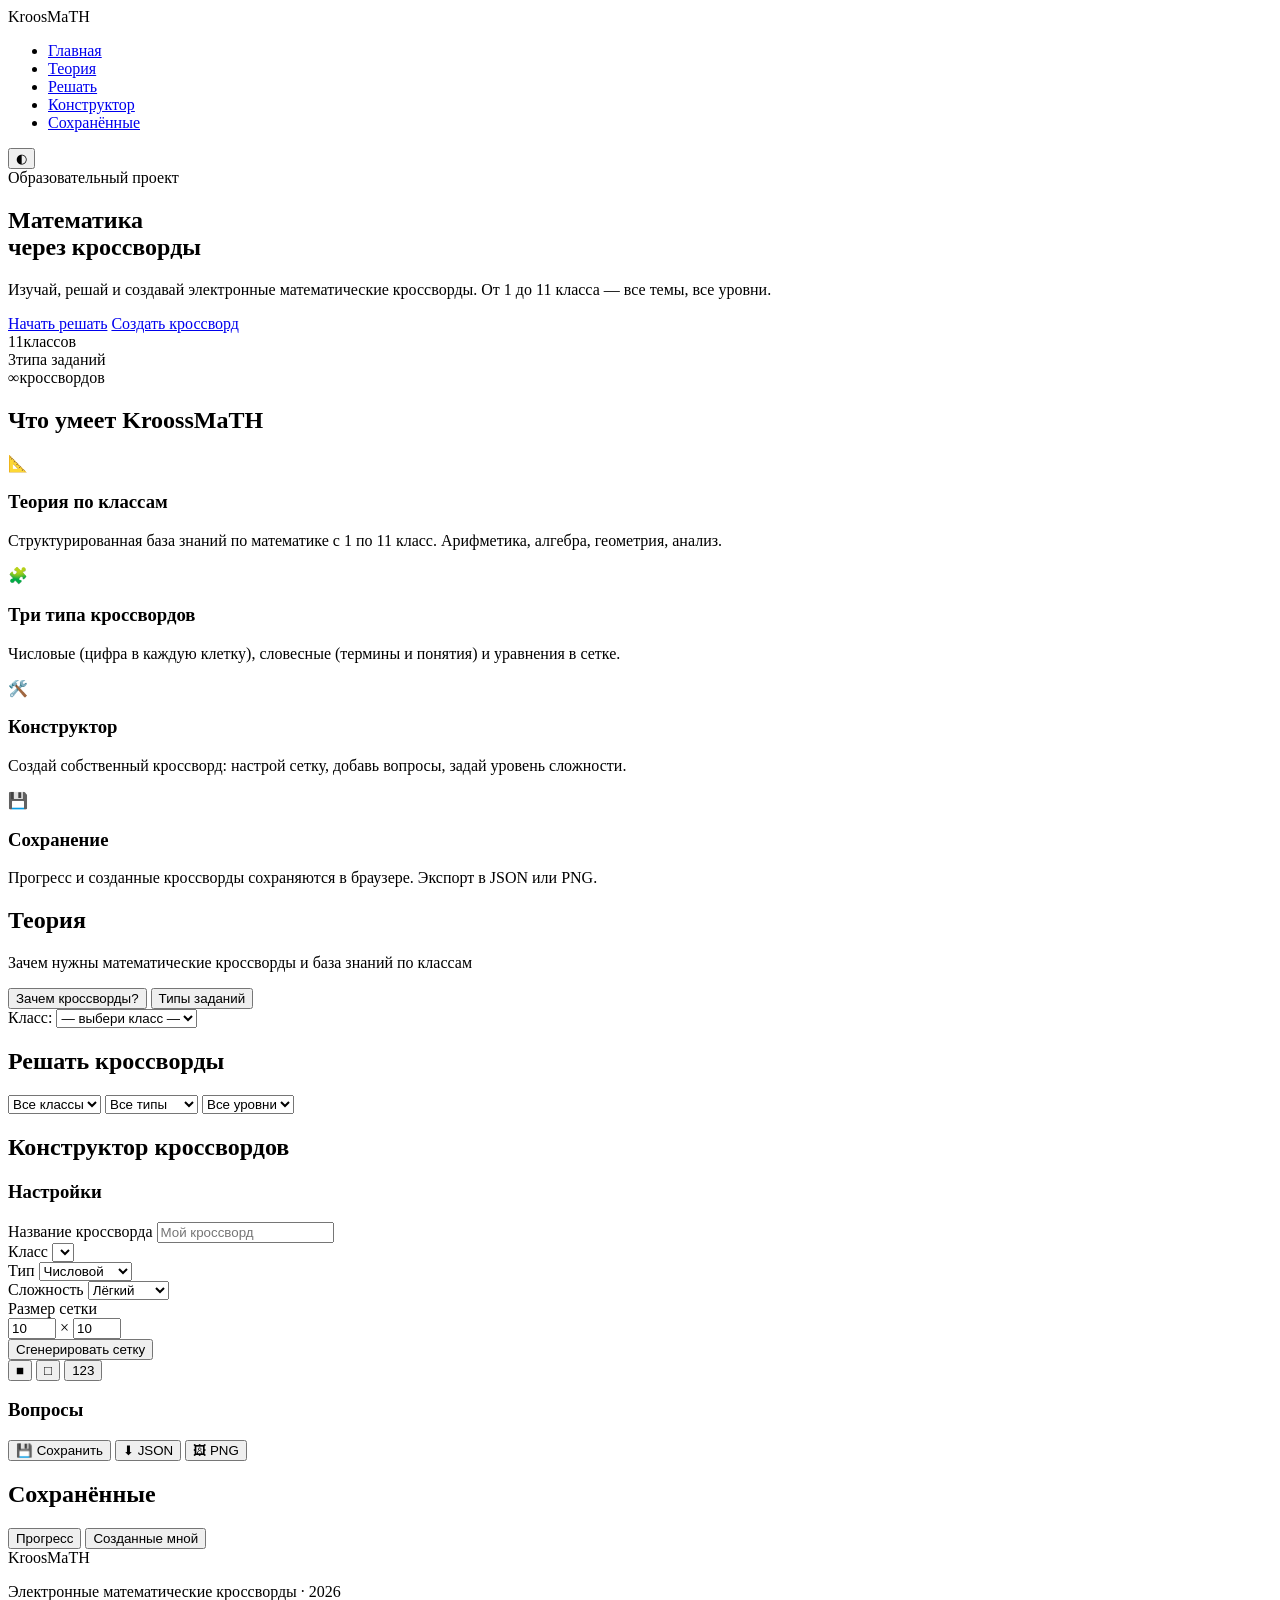
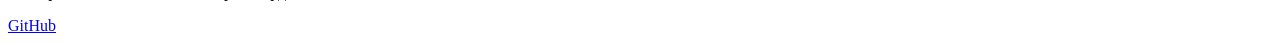
==== index.html @ 7b426d61 "feat: add index.html - main structure + navigation" ====
<!DOCTYPE html>
<html lang="ru">
<head>
  <meta charset="UTF-8" />
  <meta name="viewport" content="width=device-width, initial-scale=1.0" />
  <title>KroossMaTH — Электронные математические кроссворды</title>
  <link rel="stylesheet" href="style.css" />
  <link rel="preconnect" href="https://fonts.googleapis.com" />
  <link href="https://fonts.googleapis.com/css2?family=Inter:wght@300;400;500;600;700&display=swap" rel="stylesheet" />
</head>
<body>

  <!-- NAV -->
  <nav class="navbar" id="navbar">
    <div class="nav-logo">Kroos<span>MaTH</span></div>
    <ul class="nav-links">
      <li><a href="#home" class="nav-link active">Главная</a></li>
      <li><a href="#theory" class="nav-link">Теория</a></li>
      <li><a href="#play" class="nav-link">Решать</a></li>
      <li><a href="#constructor" class="nav-link">Конструктор</a></li>
      <li><a href="#saved" class="nav-link">Сохранённые</a></li>
    </ul>
    <button class="theme-toggle" id="themeToggle" title="Сменить тему">◐</button>
  </nav>

  <!-- HERO -->
  <section class="hero" id="home">
    <div class="hero-bg"></div>
    <div class="hero-content">
      <div class="hero-badge">Образовательный проект</div>
      <h1 class="hero-title">Математика<br /><span>через кроссворды</span></h1>
      <p class="hero-subtitle">Изучай, решай и создавай электронные математические кроссворды. От 1 до 11 класса — все темы, все уровни.</p>
      <div class="hero-actions">
        <a href="#play" class="btn btn-primary">Начать решать</a>
        <a href="#constructor" class="btn btn-ghost">Создать кроссворд</a>
      </div>
      <div class="hero-stats">
        <div class="stat-card"><span class="stat-num">11</span><span class="stat-label">классов</span></div>
        <div class="stat-card"><span class="stat-num">3</span><span class="stat-label">типа заданий</span></div>
        <div class="stat-card"><span class="stat-num">∞</span><span class="stat-label">кроссвордов</span></div>
      </div>
    </div>
    <div class="hero-visual">
      <div class="crossword-preview" id="heroCrossword"></div>
    </div>
  </section>

  <!-- FEATURES -->
  <section class="features" id="features">
    <div class="container">
      <h2 class="section-title">Что умеет KroossMaTH</h2>
      <div class="features-grid">
        <div class="feature-card">
          <div class="feature-icon">📐</div>
          <h3>Теория по классам</h3>
          <p>Структурированная база знаний по математике с 1 по 11 класс. Арифметика, алгебра, геометрия, анализ.</p>
        </div>
        <div class="feature-card">
          <div class="feature-icon">🧩</div>
          <h3>Три типа кроссвордов</h3>
          <p>Числовые (цифра в каждую клетку), словесные (термины и понятия) и уравнения в сетке.</p>
        </div>
        <div class="feature-card">
          <div class="feature-icon">🛠️</div>
          <h3>Конструктор</h3>
          <p>Создай собственный кроссворд: настрой сетку, добавь вопросы, задай уровень сложности.</p>
        </div>
        <div class="feature-card">
          <div class="feature-icon">💾</div>
          <h3>Сохранение</h3>
          <p>Прогресс и созданные кроссворды сохраняются в браузере. Экспорт в JSON или PNG.</p>
        </div>
      </div>
    </div>
  </section>

  <!-- THEORY -->
  <section class="theory-section" id="theory">
    <div class="container">
      <h2 class="section-title">Теория</h2>
      <p class="section-subtitle">Зачем нужны математические кроссворды и база знаний по классам</p>
      <div class="theory-tabs">
        <button class="tab-btn active" data-tab="why">Зачем кроссворды?</button>
        <button class="tab-btn" data-tab="types">Типы заданий</button>
        <div class="class-selector">
          <label>Класс:</label>
          <select id="classSelect">
            <option value="">— выбери класс —</option>
          </select>
        </div>
      </div>
      <div class="theory-content" id="theoryContent">
        <!-- заполняется через theory.js -->
      </div>
    </div>
  </section>

  <!-- PLAY -->
  <section class="play-section" id="play">
    <div class="container">
      <h2 class="section-title">Решать кроссворды</h2>
      <div class="play-filters">
        <select id="playClass"><option value="">Все классы</option></select>
        <select id="playType">
          <option value="">Все типы</option>
          <option value="numeric">Числовой</option>
          <option value="word">Словесный</option>
          <option value="equation">Уравнения</option>
        </select>
        <select id="playDiff">
          <option value="">Все уровни</option>
          <option value="easy">Лёгкий</option>
          <option value="medium">Средний</option>
          <option value="hard">Сложный</option>
        </select>
      </div>
      <div class="crosswords-grid" id="crosswordsGrid">
        <!-- карточки кроссвордов -->
      </div>
      <!-- Игровое поле -->
      <div class="game-area" id="gameArea" style="display:none">
        <div class="game-header">
          <button class="btn btn-ghost" id="backBtn">← Назад</button>
          <h3 id="gameTitle"></h3>
          <div class="game-actions">
            <button class="btn btn-ghost" id="checkBtn">Проверить</button>
            <button class="btn btn-ghost" id="hintBtn">Подсказка</button>
            <button class="btn btn-ghost" id="resetBtn">Сброс</button>
          </div>
        </div>
        <div class="game-layout">
          <div class="crossword-grid" id="crosswordGrid"></div>
          <div class="clues-panel">
            <div class="clues-col">
              <h4>По горизонтали</h4>
              <div id="cluesAcross"></div>
            </div>
            <div class="clues-col">
              <h4>По вертикали</h4>
              <div id="cluesDown"></div>
            </div>
          </div>
        </div>
        <div class="result-banner" id="resultBanner" style="display:none"></div>
      </div>
    </div>
  </section>

  <!-- CONSTRUCTOR -->
  <section class="constructor-section" id="constructor">
    <div class="container">
      <h2 class="section-title">Конструктор кроссвордов</h2>
      <div class="constructor-layout">
        <div class="constructor-settings">
          <h3>Настройки</h3>
          <div class="setting-group">
            <label>Название кроссворда</label>
            <input type="text" id="cwName" placeholder="Мой кроссворд" />
          </div>
          <div class="setting-group">
            <label>Класс</label>
            <select id="cwClass"></select>
          </div>
          <div class="setting-group">
            <label>Тип</label>
            <select id="cwType">
              <option value="numeric">Числовой</option>
              <option value="word">Словесный</option>
              <option value="equation">Уравнения</option>
            </select>
          </div>
          <div class="setting-group">
            <label>Сложность</label>
            <select id="cwDiff">
              <option value="easy">Лёгкий</option>
              <option value="medium">Средний</option>
              <option value="hard">Сложный</option>
            </select>
          </div>
          <div class="setting-group">
            <label>Размер сетки</label>
            <div class="grid-size-inputs">
              <input type="number" id="cwRows" value="10" min="5" max="20" />
              <span>×</span>
              <input type="number" id="cwCols" value="10" min="5" max="20" />
            </div>
          </div>
          <button class="btn btn-primary" id="generateGridBtn">Сгенерировать сетку</button>
        </div>
        <div class="constructor-grid-area">
          <div class="constructor-toolbar">
            <button class="tool-btn active" data-tool="block" title="Чёрная клетка">■</button>
            <button class="tool-btn" data-tool="cell" title="Белая клетка">□</button>
            <button class="tool-btn" data-tool="number" title="Пронумеровать">123</button>
          </div>
          <div class="constructor-grid" id="constructorGrid"></div>
        </div>
        <div class="constructor-clues">
          <h3>Вопросы</h3>
          <div id="cluesList"></div>
          <div class="constructor-export">
            <button class="btn btn-primary" id="saveCwBtn">💾 Сохранить</button>
            <button class="btn btn-ghost" id="exportJsonBtn">⬇ JSON</button>
            <button class="btn btn-ghost" id="exportPngBtn">🖼 PNG</button>
          </div>
        </div>
      </div>
    </div>
  </section>

  <!-- SAVED -->
  <section class="saved-section" id="saved">
    <div class="container">
      <h2 class="section-title">Сохранённые</h2>
      <div class="saved-tabs">
        <button class="tab-btn active" data-saved="progress">Прогресс</button>
        <button class="tab-btn" data-saved="created">Созданные мной</button>
      </div>
      <div class="saved-grid" id="savedGrid"></div>
    </div>
  </section>

  <!-- FOOTER -->
  <footer class="footer">
    <div class="container">
      <div class="footer-logo">Kroos<span>MaTH</span></div>
      <p>Электронные математические кроссворды · 2026</p>
      <a href="https://github.com/paranoid-rpm/KroossMaTH" target="_blank">GitHub</a>
    </div>
  </footer>

  <script src="data.js"></script>
  <script src="theory.js"></script>
  <script src="app.js"></script>
  <script src="constructor.js"></script>

</body>
</html>
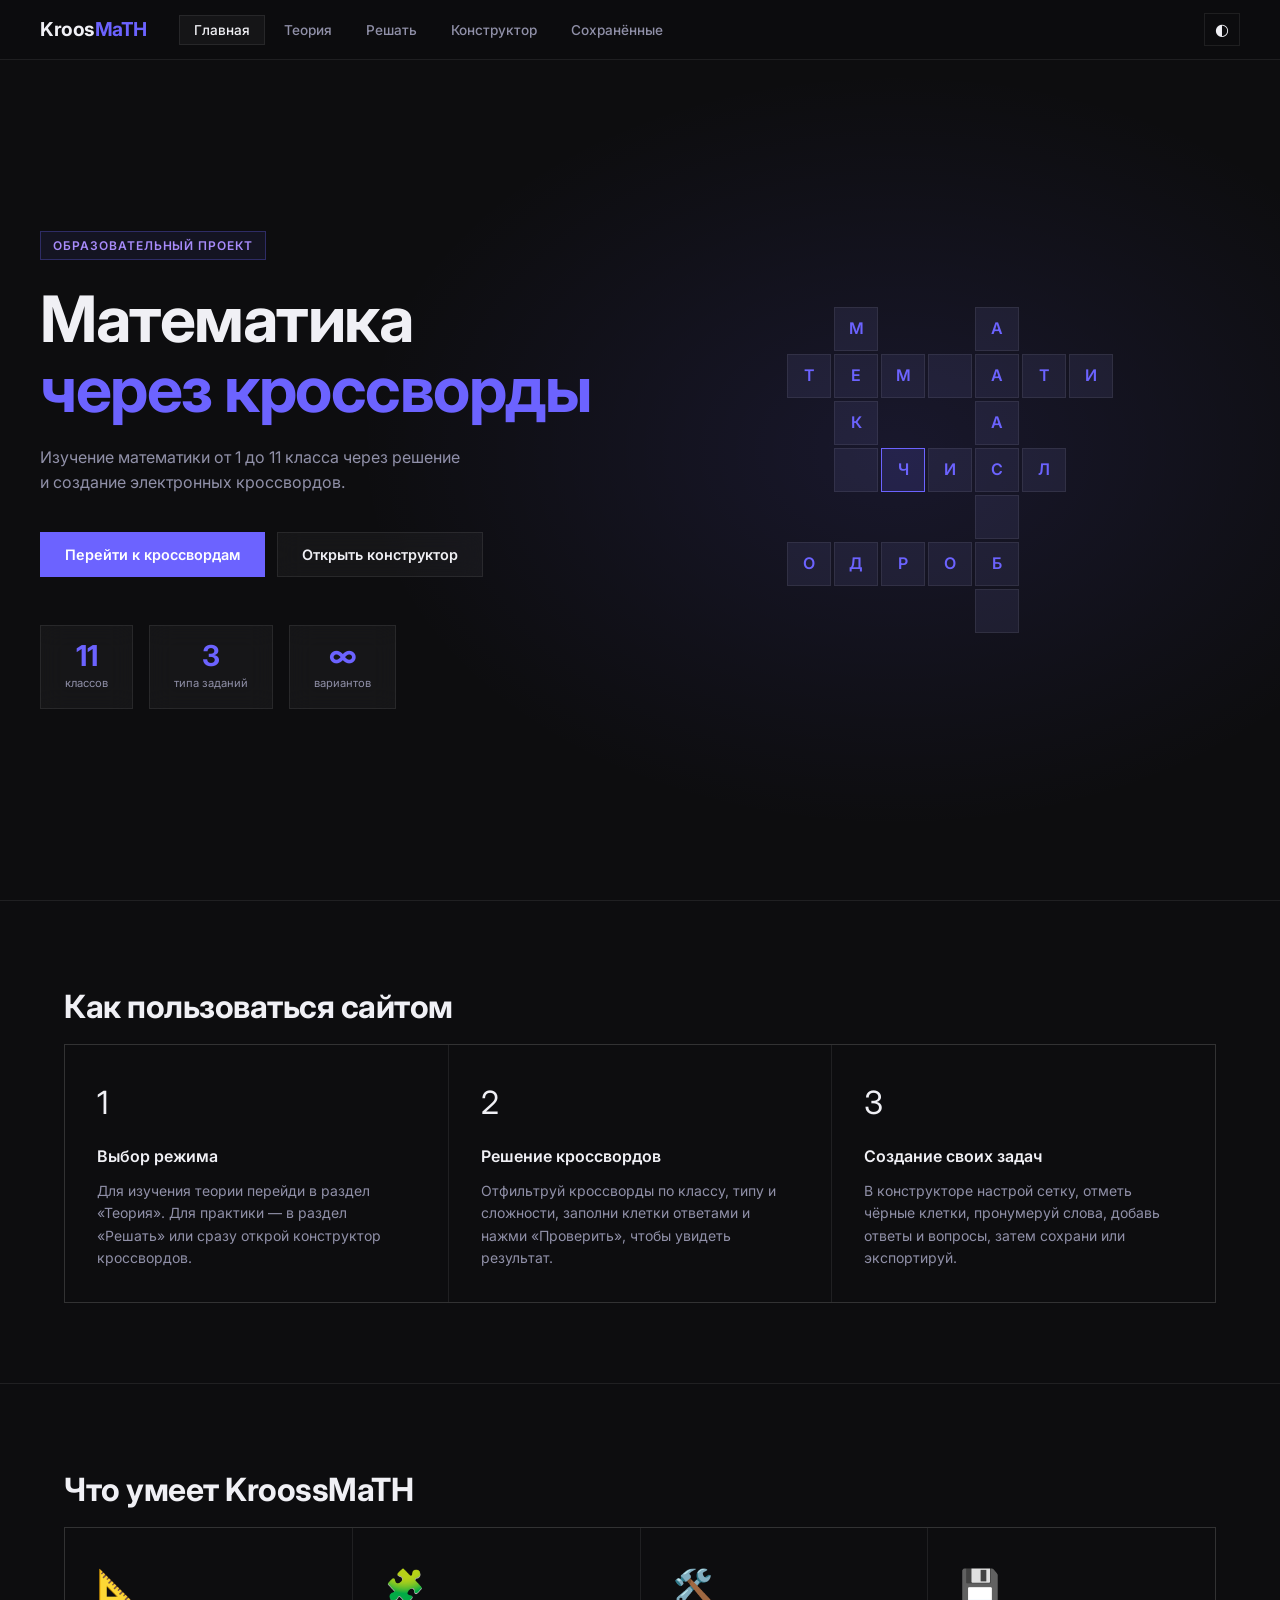
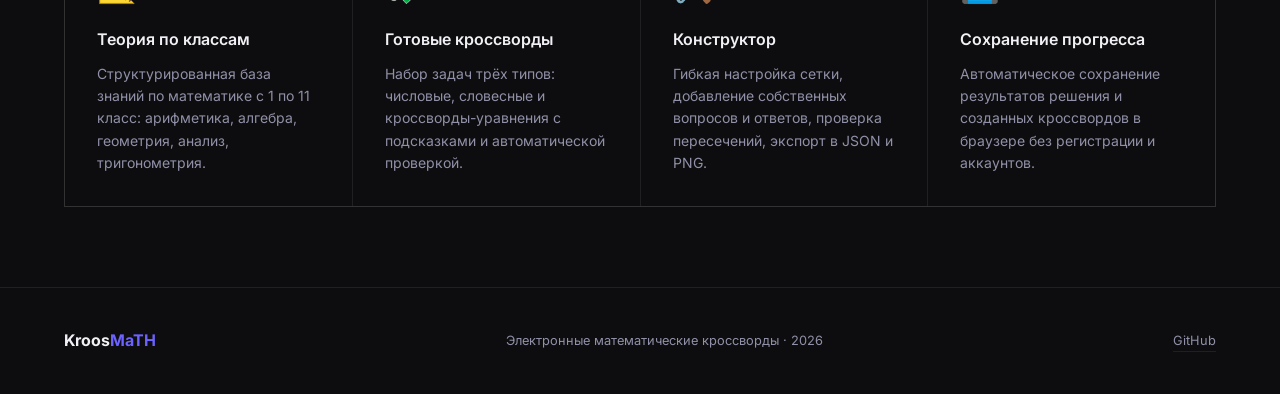
==== commit 6768c792: "feat: convert index into landing page with how-to and multi-page navigation" ====
--- a/index.html
+++ b/index.html
@@ -14,11 +14,11 @@
   <nav class="navbar" id="navbar">
     <div class="nav-logo">Kroos<span>MaTH</span></div>
     <ul class="nav-links">
-      <li><a href="#home" class="nav-link active">Главная</a></li>
-      <li><a href="#theory" class="nav-link">Теория</a></li>
-      <li><a href="#play" class="nav-link">Решать</a></li>
-      <li><a href="#constructor" class="nav-link">Конструктор</a></li>
-      <li><a href="#saved" class="nav-link">Сохранённые</a></li>
+      <li><a href="index.html" class="nav-link active">Главная</a></li>
+      <li><a href="theory.html" class="nav-link">Теория</a></li>
+      <li><a href="play.html#play" class="nav-link">Решать</a></li>
+      <li><a href="play.html#constructor" class="nav-link">Конструктор</a></li>
+      <li><a href="play.html#saved" class="nav-link">Сохранённые</a></li>
     </ul>
     <button class="theme-toggle" id="themeToggle" title="Сменить тему">◐</button>
   </nav>
@@ -29,15 +29,15 @@
     <div class="hero-content">
       <div class="hero-badge">Образовательный проект</div>
       <h1 class="hero-title">Математика<br /><span>через кроссворды</span></h1>
-      <p class="hero-subtitle">Изучай, решай и создавай электронные математические кроссворды. От 1 до 11 класса — все темы, все уровни.</p>
+      <p class="hero-subtitle">Изучение математики от 1 до 11 класса через решение и создание электронных кроссвордов.</p>
       <div class="hero-actions">
-        <a href="#play" class="btn btn-primary">Начать решать</a>
-        <a href="#constructor" class="btn btn-ghost">Создать кроссворд</a>
+        <a href="play.html#play" class="btn btn-primary">Перейти к кроссвордам</a>
+        <a href="play.html#constructor" class="btn btn-ghost">Открыть конструктор</a>
       </div>
       <div class="hero-stats">
         <div class="stat-card"><span class="stat-num">11</span><span class="stat-label">классов</span></div>
         <div class="stat-card"><span class="stat-num">3</span><span class="stat-label">типа заданий</span></div>
-        <div class="stat-card"><span class="stat-num">∞</span><span class="stat-label">кроссвордов</span></div>
+        <div class="stat-card"><span class="stat-num">∞</span><span class="stat-label">вариантов</span></div>
       </div>
     </div>
     <div class="hero-visual">
@@ -45,7 +45,31 @@
     </div>
   </section>
 
-  <!-- FEATURES -->
+  <!-- HOWTO -->
+  <section class="features" id="howto">
+    <div class="container">
+      <h2 class="section-title">Как пользоваться сайтом</h2>
+      <div class="features-grid">
+        <div class="feature-card">
+          <div class="feature-icon">1</div>
+          <h3>Выбор режима</h3>
+          <p>Для изучения теории перейди в раздел «Теория». Для практики — в раздел «Решать» или сразу открой конструктор кроссвордов.</p>
+        </div>
+        <div class="feature-card">
+          <div class="feature-icon">2</div>
+          <h3>Решение кроссвордов</h3>
+          <p>Отфильтруй кроссворды по классу, типу и сложности, заполни клетки ответами и нажми «Проверить», чтобы увидеть результат.</p>
+        </div>
+        <div class="feature-card">
+          <div class="feature-icon">3</div>
+          <h3>Создание своих задач</h3>
+          <p>В конструкторе настрой сетку, отметь чёрные клетки, пронумеруй слова, добавь ответы и вопросы, затем сохрани или экспортируй.</p>
+        </div>
+      </div>
+    </div>
+  </section>
+
+  <!-- FEATURES (общие преимущества) -->
   <section class="features" id="features">
     <div class="container">
       <h2 class="section-title">Что умеет KroossMaTH</h2>
@@ -53,170 +77,24 @@
         <div class="feature-card">
           <div class="feature-icon">📐</div>
           <h3>Теория по классам</h3>
-          <p>Структурированная база знаний по математике с 1 по 11 класс. Арифметика, алгебра, геометрия, анализ.</p>
+          <p>Структурированная база знаний по математике с 1 по 11 класс: арифметика, алгебра, геометрия, анализ, тригонометрия.</p>
         </div>
         <div class="feature-card">
           <div class="feature-icon">🧩</div>
-          <h3>Три типа кроссвордов</h3>
-          <p>Числовые (цифра в каждую клетку), словесные (термины и понятия) и уравнения в сетке.</p>
+          <h3>Готовые кроссворды</h3>
+          <p>Набор задач трёх типов: числовые, словесные и кроссворды-уравнения с подсказками и автоматической проверкой.</p>
         </div>
         <div class="feature-card">
           <div class="feature-icon">🛠️</div>
           <h3>Конструктор</h3>
-          <p>Создай собственный кроссворд: настрой сетку, добавь вопросы, задай уровень сложности.</p>
+          <p>Гибкая настройка сетки, добавление собственных вопросов и ответов, проверка пересечений, экспорт в JSON и PNG.</p>
         </div>
         <div class="feature-card">
           <div class="feature-icon">💾</div>
-          <h3>Сохранение</h3>
-          <p>Прогресс и созданные кроссворды сохраняются в браузере. Экспорт в JSON или PNG.</p>
+          <h3>Сохранение прогресса</h3>
+          <p>Автоматическое сохранение результатов решения и созданных кроссвордов в браузере без регистрации и аккаунтов.</p>
         </div>
       </div>
-    </div>
-  </section>
-
-  <!-- THEORY -->
-  <section class="theory-section" id="theory">
-    <div class="container">
-      <h2 class="section-title">Теория</h2>
-      <p class="section-subtitle">Зачем нужны математические кроссворды и база знаний по классам</p>
-      <div class="theory-tabs">
-        <button class="tab-btn active" data-tab="why">Зачем кроссворды?</button>
-        <button class="tab-btn" data-tab="types">Типы заданий</button>
-        <div class="class-selector">
-          <label>Класс:</label>
-          <select id="classSelect">
-            <option value="">— выбери класс —</option>
-          </select>
-        </div>
-      </div>
-      <div class="theory-content" id="theoryContent">
-        <!-- заполняется через theory.js -->
-      </div>
-    </div>
-  </section>
-
-  <!-- PLAY -->
-  <section class="play-section" id="play">
-    <div class="container">
-      <h2 class="section-title">Решать кроссворды</h2>
-      <div class="play-filters">
-        <select id="playClass"><option value="">Все классы</option></select>
-        <select id="playType">
-          <option value="">Все типы</option>
-          <option value="numeric">Числовой</option>
-          <option value="word">Словесный</option>
-          <option value="equation">Уравнения</option>
-        </select>
-        <select id="playDiff">
-          <option value="">Все уровни</option>
-          <option value="easy">Лёгкий</option>
-          <option value="medium">Средний</option>
-          <option value="hard">Сложный</option>
-        </select>
-      </div>
-      <div class="crosswords-grid" id="crosswordsGrid">
-        <!-- карточки кроссвордов -->
-      </div>
-      <!-- Игровое поле -->
-      <div class="game-area" id="gameArea" style="display:none">
-        <div class="game-header">
-          <button class="btn btn-ghost" id="backBtn">← Назад</button>
-          <h3 id="gameTitle"></h3>
-          <div class="game-actions">
-            <button class="btn btn-ghost" id="checkBtn">Проверить</button>
-            <button class="btn btn-ghost" id="hintBtn">Подсказка</button>
-            <button class="btn btn-ghost" id="resetBtn">Сброс</button>
-          </div>
-        </div>
-        <div class="game-layout">
-          <div class="crossword-grid" id="crosswordGrid"></div>
-          <div class="clues-panel">
-            <div class="clues-col">
-              <h4>По горизонтали</h4>
-              <div id="cluesAcross"></div>
-            </div>
-            <div class="clues-col">
-              <h4>По вертикали</h4>
-              <div id="cluesDown"></div>
-            </div>
-          </div>
-        </div>
-        <div class="result-banner" id="resultBanner" style="display:none"></div>
-      </div>
-    </div>
-  </section>
-
-  <!-- CONSTRUCTOR -->
-  <section class="constructor-section" id="constructor">
-    <div class="container">
-      <h2 class="section-title">Конструктор кроссвордов</h2>
-      <div class="constructor-layout">
-        <div class="constructor-settings">
-          <h3>Настройки</h3>
-          <div class="setting-group">
-            <label>Название кроссворда</label>
-            <input type="text" id="cwName" placeholder="Мой кроссворд" />
-          </div>
-          <div class="setting-group">
-            <label>Класс</label>
-            <select id="cwClass"></select>
-          </div>
-          <div class="setting-group">
-            <label>Тип</label>
-            <select id="cwType">
-              <option value="numeric">Числовой</option>
-              <option value="word">Словесный</option>
-              <option value="equation">Уравнения</option>
-            </select>
-          </div>
-          <div class="setting-group">
-            <label>Сложность</label>
-            <select id="cwDiff">
-              <option value="easy">Лёгкий</option>
-              <option value="medium">Средний</option>
-              <option value="hard">Сложный</option>
-            </select>
-          </div>
-          <div class="setting-group">
-            <label>Размер сетки</label>
-            <div class="grid-size-inputs">
-              <input type="number" id="cwRows" value="10" min="5" max="20" />
-              <span>×</span>
-              <input type="number" id="cwCols" value="10" min="5" max="20" />
-            </div>
-          </div>
-          <button class="btn btn-primary" id="generateGridBtn">Сгенерировать сетку</button>
-        </div>
-        <div class="constructor-grid-area">
-          <div class="constructor-toolbar">
-            <button class="tool-btn active" data-tool="block" title="Чёрная клетка">■</button>
-            <button class="tool-btn" data-tool="cell" title="Белая клетка">□</button>
-            <button class="tool-btn" data-tool="number" title="Пронумеровать">123</button>
-          </div>
-          <div class="constructor-grid" id="constructorGrid"></div>
-        </div>
-        <div class="constructor-clues">
-          <h3>Вопросы</h3>
-          <div id="cluesList"></div>
-          <div class="constructor-export">
-            <button class="btn btn-primary" id="saveCwBtn">💾 Сохранить</button>
-            <button class="btn btn-ghost" id="exportJsonBtn">⬇ JSON</button>
-            <button class="btn btn-ghost" id="exportPngBtn">🖼 PNG</button>
-          </div>
-        </div>
-      </div>
-    </div>
-  </section>
-
-  <!-- SAVED -->
-  <section class="saved-section" id="saved">
-    <div class="container">
-      <h2 class="section-title">Сохранённые</h2>
-      <div class="saved-tabs">
-        <button class="tab-btn active" data-saved="progress">Прогресс</button>
-        <button class="tab-btn" data-saved="created">Созданные мной</button>
-      </div>
-      <div class="saved-grid" id="savedGrid"></div>
     </div>
   </section>
 
--- a/style.css
+++ b/style.css
@@ -0,0 +1,666 @@
+:root {
+  --bg: #0d0d0f;
+  --bg2: #13131a;
+  --bg3: #1a1a24;
+  --border: rgba(255,255,255,0.08);
+  --blur-bg: rgba(255,255,255,0.04);
+  --text: #f0f0f5;
+  --text2: #9090a8;
+  --accent: #6c63ff;
+  --accent2: #a78bfa;
+  --green: #22d3a0;
+  --red: #ff5a5a;
+  --yellow: #ffd166;
+  --radius: 0px;
+  --radius-sm: 0px;
+  --blur: blur(12px);
+  --transition: 0.2s ease;
+}
+
+[data-theme="light"] {
+  --bg: #f4f4f8;
+  --bg2: #ffffff;
+  --bg3: #ececf4;
+  --border: rgba(0,0,0,0.08);
+  --blur-bg: rgba(255,255,255,0.6);
+  --text: #111118;
+  --text2: #55556a;
+}
+
+* { margin: 0; padding: 0; box-sizing: border-box; }
+
+html { scroll-behavior: smooth; }
+
+body {
+  font-family: 'Inter', sans-serif;
+  background: var(--bg);
+  color: var(--text);
+  line-height: 1.6;
+  overflow-x: hidden;
+}
+
+a { color: inherit; text-decoration: none; }
+
+.container { max-width: 1200px; margin: 0 auto; padding: 0 24px; }
+
+/* ─── NAVBAR ─── */
+.navbar {
+  position: fixed;
+  top: 0; left: 0; right: 0;
+  z-index: 100;
+  display: flex;
+  align-items: center;
+  gap: 32px;
+  padding: 0 40px;
+  height: 60px;
+  background: rgba(13,13,15,0.7);
+  backdrop-filter: var(--blur);
+  border-bottom: 1px solid var(--border);
+}
+
+[data-theme="light"] .navbar { background: rgba(244,244,248,0.7); }
+
+.nav-logo {
+  font-size: 1.2rem;
+  font-weight: 700;
+  letter-spacing: -0.5px;
+  white-space: nowrap;
+}
+.nav-logo span { color: var(--accent); }
+
+.nav-links {
+  display: flex;
+  list-style: none;
+  gap: 4px;
+  flex: 1;
+}
+
+.nav-link {
+  padding: 6px 14px;
+  font-size: 0.85rem;
+  font-weight: 500;
+  color: var(--text2);
+  border: 1px solid transparent;
+  transition: var(--transition);
+}
+.nav-link:hover, .nav-link.active {
+  color: var(--text);
+  border-color: var(--border);
+  background: var(--blur-bg);
+  backdrop-filter: var(--blur);
+}
+
+.theme-toggle {
+  background: none;
+  border: 1px solid var(--border);
+  color: var(--text);
+  cursor: pointer;
+  padding: 6px 10px;
+  font-size: 1rem;
+  transition: var(--transition);
+}
+.theme-toggle:hover { border-color: var(--accent); }
+
+/* ─── HERO ─── */
+.hero {
+  min-height: 100vh;
+  display: flex;
+  align-items: center;
+  gap: 60px;
+  padding: 100px 40px 60px;
+  position: relative;
+  overflow: hidden;
+}
+
+.hero-bg {
+  position: absolute;
+  inset: 0;
+  background: radial-gradient(ellipse 60% 60% at 70% 50%, rgba(108,99,255,0.12) 0%, transparent 70%);
+  pointer-events: none;
+}
+
+.hero-content { flex: 1; max-width: 560px; }
+
+.hero-badge {
+  display: inline-block;
+  padding: 4px 12px;
+  font-size: 0.75rem;
+  font-weight: 600;
+  letter-spacing: 0.08em;
+  text-transform: uppercase;
+  color: var(--accent2);
+  border: 1px solid rgba(108,99,255,0.3);
+  background: rgba(108,99,255,0.08);
+  margin-bottom: 24px;
+}
+
+.hero-title {
+  font-size: clamp(2.4rem, 5vw, 4rem);
+  font-weight: 700;
+  line-height: 1.1;
+  letter-spacing: -1.5px;
+  margin-bottom: 20px;
+}
+.hero-title span { color: var(--accent); }
+
+.hero-subtitle {
+  font-size: 1rem;
+  color: var(--text2);
+  margin-bottom: 36px;
+  max-width: 420px;
+}
+
+.hero-actions { display: flex; gap: 12px; margin-bottom: 48px; flex-wrap: wrap; }
+
+.btn {
+  padding: 10px 24px;
+  font-size: 0.9rem;
+  font-weight: 600;
+  cursor: pointer;
+  border: 1px solid transparent;
+  transition: var(--transition);
+  font-family: inherit;
+  display: inline-block;
+}
+.btn-primary {
+  background: var(--accent);
+  color: #fff;
+  border-color: var(--accent);
+}
+.btn-primary:hover { background: var(--accent2); border-color: var(--accent2); }
+.btn-ghost {
+  background: var(--blur-bg);
+  backdrop-filter: var(--blur);
+  color: var(--text);
+  border-color: var(--border);
+}
+.btn-ghost:hover { border-color: var(--accent); color: var(--accent); }
+
+.hero-stats { display: flex; gap: 16px; }
+
+.stat-card {
+  display: flex;
+  flex-direction: column;
+  align-items: center;
+  padding: 16px 24px;
+  background: var(--blur-bg);
+  backdrop-filter: var(--blur);
+  border: 1px solid var(--border);
+  min-width: 80px;
+}
+.stat-num { font-size: 1.8rem; font-weight: 700; color: var(--accent); line-height: 1; }
+.stat-label { font-size: 0.7rem; color: var(--text2); margin-top: 4px; text-align: center; }
+
+/* ─── HERO VISUAL ─── */
+.hero-visual {
+  flex: 1;
+  display: flex;
+  justify-content: center;
+  align-items: center;
+  min-height: 320px;
+}
+
+.crossword-preview {
+  display: grid;
+  grid-template-columns: repeat(7, 44px);
+  grid-template-rows: repeat(7, 44px);
+  gap: 3px;
+}
+
+.prev-cell {
+  background: var(--bg3);
+  border: 1px solid var(--border);
+  display: flex;
+  align-items: center;
+  justify-content: center;
+  font-size: 1rem;
+  font-weight: 600;
+  color: var(--accent);
+  transition: var(--transition);
+}
+.prev-cell.black { background: var(--bg); border-color: transparent; }
+.prev-cell.active { background: rgba(108,99,255,0.15); border-color: var(--accent); }
+
+/* ─── SECTIONS ─── */
+section:not(.hero) {
+  padding: 80px 0;
+  border-top: 1px solid var(--border);
+}
+
+.section-title {
+  font-size: 2rem;
+  font-weight: 700;
+  letter-spacing: -0.5px;
+  margin-bottom: 12px;
+}
+.section-subtitle {
+  color: var(--text2);
+  margin-bottom: 40px;
+  font-size: 0.95rem;
+}
+
+/* ─── FEATURES ─── */
+.features-grid {
+  display: grid;
+  grid-template-columns: repeat(auto-fit, minmax(240px, 1fr));
+  gap: 1px;
+  background: var(--border);
+  border: 1px solid var(--border);
+}
+
+.feature-card {
+  padding: 32px;
+  background: var(--bg);
+  transition: var(--transition);
+}
+.feature-card:hover { background: var(--bg3); }
+.feature-icon { font-size: 2rem; margin-bottom: 16px; }
+.feature-card h3 { font-size: 1rem; font-weight: 600; margin-bottom: 10px; }
+.feature-card p { font-size: 0.875rem; color: var(--text2); line-height: 1.6; }
+
+/* ─── THEORY ─── */
+.theory-tabs {
+  display: flex;
+  align-items: center;
+  gap: 8px;
+  margin-bottom: 32px;
+  flex-wrap: wrap;
+}
+
+.tab-btn {
+  padding: 8px 18px;
+  font-size: 0.85rem;
+  font-weight: 500;
+  font-family: inherit;
+  background: none;
+  border: 1px solid var(--border);
+  color: var(--text2);
+  cursor: pointer;
+  transition: var(--transition);
+}
+.tab-btn:hover, .tab-btn.active {
+  background: var(--accent);
+  border-color: var(--accent);
+  color: #fff;
+}
+
+.class-selector {
+  display: flex;
+  align-items: center;
+  gap: 8px;
+  margin-left: auto;
+  font-size: 0.85rem;
+  color: var(--text2);
+}
+
+select, input[type="text"], input[type="number"] {
+  background: var(--bg2);
+  border: 1px solid var(--border);
+  color: var(--text);
+  padding: 8px 12px;
+  font-family: inherit;
+  font-size: 0.85rem;
+  outline: none;
+  transition: var(--transition);
+}
+select:focus, input:focus { border-color: var(--accent); }
+
+.theory-content {
+  background: var(--blur-bg);
+  backdrop-filter: var(--blur);
+  border: 1px solid var(--border);
+  padding: 32px;
+  min-height: 200px;
+}
+
+.theory-block h3 { font-size: 1.1rem; font-weight: 600; margin-bottom: 8px; color: var(--accent2); }
+.theory-block p { font-size: 0.9rem; color: var(--text2); margin-bottom: 16px; }
+.theory-block ul { padding-left: 20px; }
+.theory-block ul li { font-size: 0.875rem; color: var(--text2); margin-bottom: 6px; }
+.theory-block .formula {
+  font-family: monospace;
+  background: var(--bg3);
+  border: 1px solid var(--border);
+  padding: 12px 16px;
+  margin: 12px 0;
+  font-size: 0.95rem;
+  color: var(--accent);
+  letter-spacing: 0.05em;
+}
+
+/* ─── PLAY ─── */
+.play-filters {
+  display: flex;
+  gap: 12px;
+  margin-bottom: 32px;
+  flex-wrap: wrap;
+}
+
+.crosswords-grid {
+  display: grid;
+  grid-template-columns: repeat(auto-fill, minmax(220px, 1fr));
+  gap: 1px;
+  background: var(--border);
+  border: 1px solid var(--border);
+  margin-bottom: 40px;
+}
+
+.cw-card {
+  padding: 24px;
+  background: var(--bg);
+  cursor: pointer;
+  transition: var(--transition);
+  position: relative;
+}
+.cw-card:hover { background: var(--bg3); }
+.cw-card-badge {
+  display: inline-block;
+  font-size: 0.7rem;
+  font-weight: 600;
+  padding: 2px 8px;
+  margin-bottom: 10px;
+  text-transform: uppercase;
+  letter-spacing: 0.06em;
+}
+.badge-numeric { background: rgba(108,99,255,0.15); color: var(--accent2); }
+.badge-word { background: rgba(34,211,160,0.15); color: var(--green); }
+.badge-equation { background: rgba(255,209,102,0.12); color: var(--yellow); }
+.badge-easy { color: var(--green); }
+.badge-medium { color: var(--yellow); }
+.badge-hard { color: var(--red); }
+
+.cw-card h4 { font-size: 0.95rem; font-weight: 600; margin-bottom: 6px; }
+.cw-card p { font-size: 0.8rem; color: var(--text2); }
+.cw-card-meta { display: flex; gap: 8px; margin-top: 12px; font-size: 0.75rem; }
+.cw-card-progress {
+  position: absolute;
+  bottom: 0; left: 0;
+  height: 2px;
+  background: var(--accent);
+  transition: width 0.3s;
+}
+
+/* ─── GAME AREA ─── */
+.game-header {
+  display: flex;
+  align-items: center;
+  gap: 16px;
+  margin-bottom: 24px;
+  flex-wrap: wrap;
+}
+.game-header h3 { flex: 1; font-size: 1.1rem; }
+.game-actions { display: flex; gap: 8px; }
+
+.game-layout {
+  display: flex;
+  gap: 32px;
+  align-items: flex-start;
+  flex-wrap: wrap;
+}
+
+.crossword-grid {
+  display: grid;
+  gap: 2px;
+  flex-shrink: 0;
+}
+
+.grid-cell {
+  width: 40px;
+  height: 40px;
+  background: var(--bg3);
+  backdrop-filter: var(--blur);
+  border: 1px solid var(--border);
+  display: flex;
+  align-items: center;
+  justify-content: center;
+  position: relative;
+  transition: var(--transition);
+  cursor: text;
+}
+.grid-cell.black { background: var(--bg); border-color: transparent; cursor: default; }
+.grid-cell.active { border-color: var(--accent); background: rgba(108,99,255,0.12); }
+.grid-cell.correct { border-color: var(--green); background: rgba(34,211,160,0.1); }
+.grid-cell.wrong { border-color: var(--red); background: rgba(255,90,90,0.1); }
+.grid-cell.highlighted { background: rgba(108,99,255,0.06); }
+
+.grid-cell input {
+  width: 100%;
+  height: 100%;
+  background: none;
+  border: none;
+  text-align: center;
+  font-size: 1rem;
+  font-weight: 600;
+  color: var(--text);
+  font-family: inherit;
+  text-transform: uppercase;
+  padding: 0;
+}
+
+.cell-number {
+  position: absolute;
+  top: 2px; left: 3px;
+  font-size: 0.55rem;
+  color: var(--text2);
+  pointer-events: none;
+  line-height: 1;
+}
+
+.clues-panel {
+  flex: 1;
+  display: flex;
+  gap: 24px;
+  min-width: 260px;
+}
+.clues-col { flex: 1; }
+.clues-col h4 { font-size: 0.85rem; font-weight: 600; color: var(--text2); margin-bottom: 12px; text-transform: uppercase; letter-spacing: 0.06em; }
+
+.clue-item {
+  padding: 8px 12px;
+  font-size: 0.82rem;
+  border-left: 2px solid var(--border);
+  margin-bottom: 4px;
+  cursor: pointer;
+  transition: var(--transition);
+  color: var(--text2);
+}
+.clue-item:hover, .clue-item.active { border-left-color: var(--accent); color: var(--text); }
+.clue-item span { font-weight: 600; color: var(--accent); margin-right: 6px; }
+
+.result-banner {
+  margin-top: 24px;
+  padding: 20px 24px;
+  background: var(--blur-bg);
+  backdrop-filter: var(--blur);
+  border: 1px solid var(--border);
+  font-size: 1.1rem;
+  font-weight: 600;
+  text-align: center;
+}
+
+/* ─── CONSTRUCTOR ─── */
+.constructor-layout {
+  display: grid;
+  grid-template-columns: 240px 1fr 280px;
+  gap: 24px;
+  align-items: start;
+}
+
+.constructor-settings {
+  background: var(--blur-bg);
+  backdrop-filter: var(--blur);
+  border: 1px solid var(--border);
+  padding: 24px;
+}
+.constructor-settings h3 { font-size: 0.9rem; font-weight: 600; margin-bottom: 20px; text-transform: uppercase; letter-spacing: 0.06em; color: var(--text2); }
+
+.setting-group { margin-bottom: 16px; }
+.setting-group label { display: block; font-size: 0.8rem; color: var(--text2); margin-bottom: 6px; }
+.setting-group select, .setting-group input { width: 100%; }
+
+.grid-size-inputs { display: flex; align-items: center; gap: 8px; }
+.grid-size-inputs input { flex: 1; }
+.grid-size-inputs span { color: var(--text2); }
+
+.constructor-grid-area {
+  background: var(--blur-bg);
+  backdrop-filter: var(--blur);
+  border: 1px solid var(--border);
+  padding: 16px;
+}
+
+.constructor-toolbar {
+  display: flex;
+  gap: 4px;
+  margin-bottom: 12px;
+}
+.tool-btn {
+  padding: 6px 14px;
+  font-size: 0.82rem;
+  font-family: inherit;
+  background: none;
+  border: 1px solid var(--border);
+  color: var(--text2);
+  cursor: pointer;
+  transition: var(--transition);
+}
+.tool-btn.active, .tool-btn:hover {
+  background: var(--accent);
+  border-color: var(--accent);
+  color: #fff;
+}
+
+.constructor-grid { display: grid; gap: 2px; }
+
+.cons-cell {
+  width: 34px;
+  height: 34px;
+  background: var(--bg3);
+  border: 1px solid var(--border);
+  cursor: pointer;
+  display: flex;
+  align-items: center;
+  justify-content: center;
+  font-size: 0.6rem;
+  color: var(--text2);
+  position: relative;
+  transition: var(--transition);
+}
+.cons-cell.black { background: var(--bg); border-color: transparent; }
+.cons-cell:hover { border-color: var(--accent); }
+
+.constructor-clues {
+  background: var(--blur-bg);
+  backdrop-filter: var(--blur);
+  border: 1px solid var(--border);
+  padding: 24px;
+}
+.constructor-clues h3 { font-size: 0.9rem; font-weight: 600; margin-bottom: 20px; text-transform: uppercase; letter-spacing: 0.06em; color: var(--text2); }
+
+.clue-editor {
+  margin-bottom: 12px;
+}
+.clue-editor label { font-size: 0.78rem; color: var(--text2); display: block; margin-bottom: 4px; }
+.clue-editor input { width: 100%; margin-bottom: 4px; }
+
+.constructor-export {
+  display: flex;
+  flex-direction: column;
+  gap: 8px;
+  margin-top: 24px;
+  padding-top: 20px;
+  border-top: 1px solid var(--border);
+}
+
+/* ─── SAVED ─── */
+.saved-tabs { display: flex; gap: 8px; margin-bottom: 28px; }
+.saved-grid {
+  display: grid;
+  grid-template-columns: repeat(auto-fill, minmax(220px, 1fr));
+  gap: 1px;
+  background: var(--border);
+  border: 1px solid var(--border);
+}
+
+.saved-card {
+  padding: 20px;
+  background: var(--bg);
+  cursor: pointer;
+  transition: var(--transition);
+}
+.saved-card:hover { background: var(--bg3); }
+.saved-card h4 { font-size: 0.9rem; font-weight: 600; margin-bottom: 6px; }
+.saved-card p { font-size: 0.78rem; color: var(--text2); }
+.saved-card-actions { display: flex; gap: 6px; margin-top: 12px; }
+.saved-card-actions button {
+  font-size: 0.75rem;
+  padding: 4px 10px;
+  font-family: inherit;
+  background: none;
+  border: 1px solid var(--border);
+  color: var(--text2);
+  cursor: pointer;
+  transition: var(--transition);
+}
+.saved-card-actions button:hover { border-color: var(--accent); color: var(--accent); }
+.saved-card-actions .del-btn:hover { border-color: var(--red); color: var(--red); }
+
+.empty-state {
+  padding: 60px 24px;
+  text-align: center;
+  color: var(--text2);
+  font-size: 0.9rem;
+  grid-column: 1 / -1;
+  background: var(--bg);
+}
+.empty-state span { display: block; font-size: 2.5rem; margin-bottom: 12px; }
+
+/* ─── FOOTER ─── */
+.footer {
+  border-top: 1px solid var(--border);
+  padding: 40px 0;
+}
+.footer .container {
+  display: flex;
+  align-items: center;
+  justify-content: space-between;
+  gap: 16px;
+  flex-wrap: wrap;
+}
+.footer-logo { font-size: 1rem; font-weight: 700; }
+.footer-logo span { color: var(--accent); }
+.footer p { font-size: 0.8rem; color: var(--text2); }
+.footer a { font-size: 0.8rem; color: var(--text2); border-bottom: 1px solid var(--border); transition: var(--transition); }
+.footer a:hover { color: var(--accent); border-color: var(--accent); }
+
+/* ─── SCROLLBAR ─── */
+::-webkit-scrollbar { width: 6px; height: 6px; }
+::-webkit-scrollbar-track { background: var(--bg); }
+::-webkit-scrollbar-thumb { background: var(--border); }
+::-webkit-scrollbar-thumb:hover { background: var(--accent); }
+
+/* ─── RESPONSIVE ─── */
+@media (max-width: 900px) {
+  .hero { flex-direction: column; padding: 100px 24px 60px; gap: 40px; }
+  .hero-visual { display: none; }
+  .constructor-layout { grid-template-columns: 1fr; }
+  .game-layout { flex-direction: column; }
+  .clues-panel { flex-direction: column; }
+  .navbar { padding: 0 20px; gap: 16px; }
+  .nav-links { display: none; }
+}
+
+@media (max-width: 600px) {
+  .hero-stats { flex-wrap: wrap; }
+  .section-title { font-size: 1.5rem; }
+}
+
+/* ─── ANIMATIONS ─── */
+@keyframes fadeIn { from { opacity: 0; transform: translateY(10px); } to { opacity: 1; transform: translateY(0); } }
+.fade-in { animation: fadeIn 0.3s ease forwards; }
+
+@keyframes pulse {
+  0%, 100% { border-color: var(--border); }
+  50% { border-color: var(--accent); }
+}
+.pulse { animation: pulse 1.5s ease infinite; }
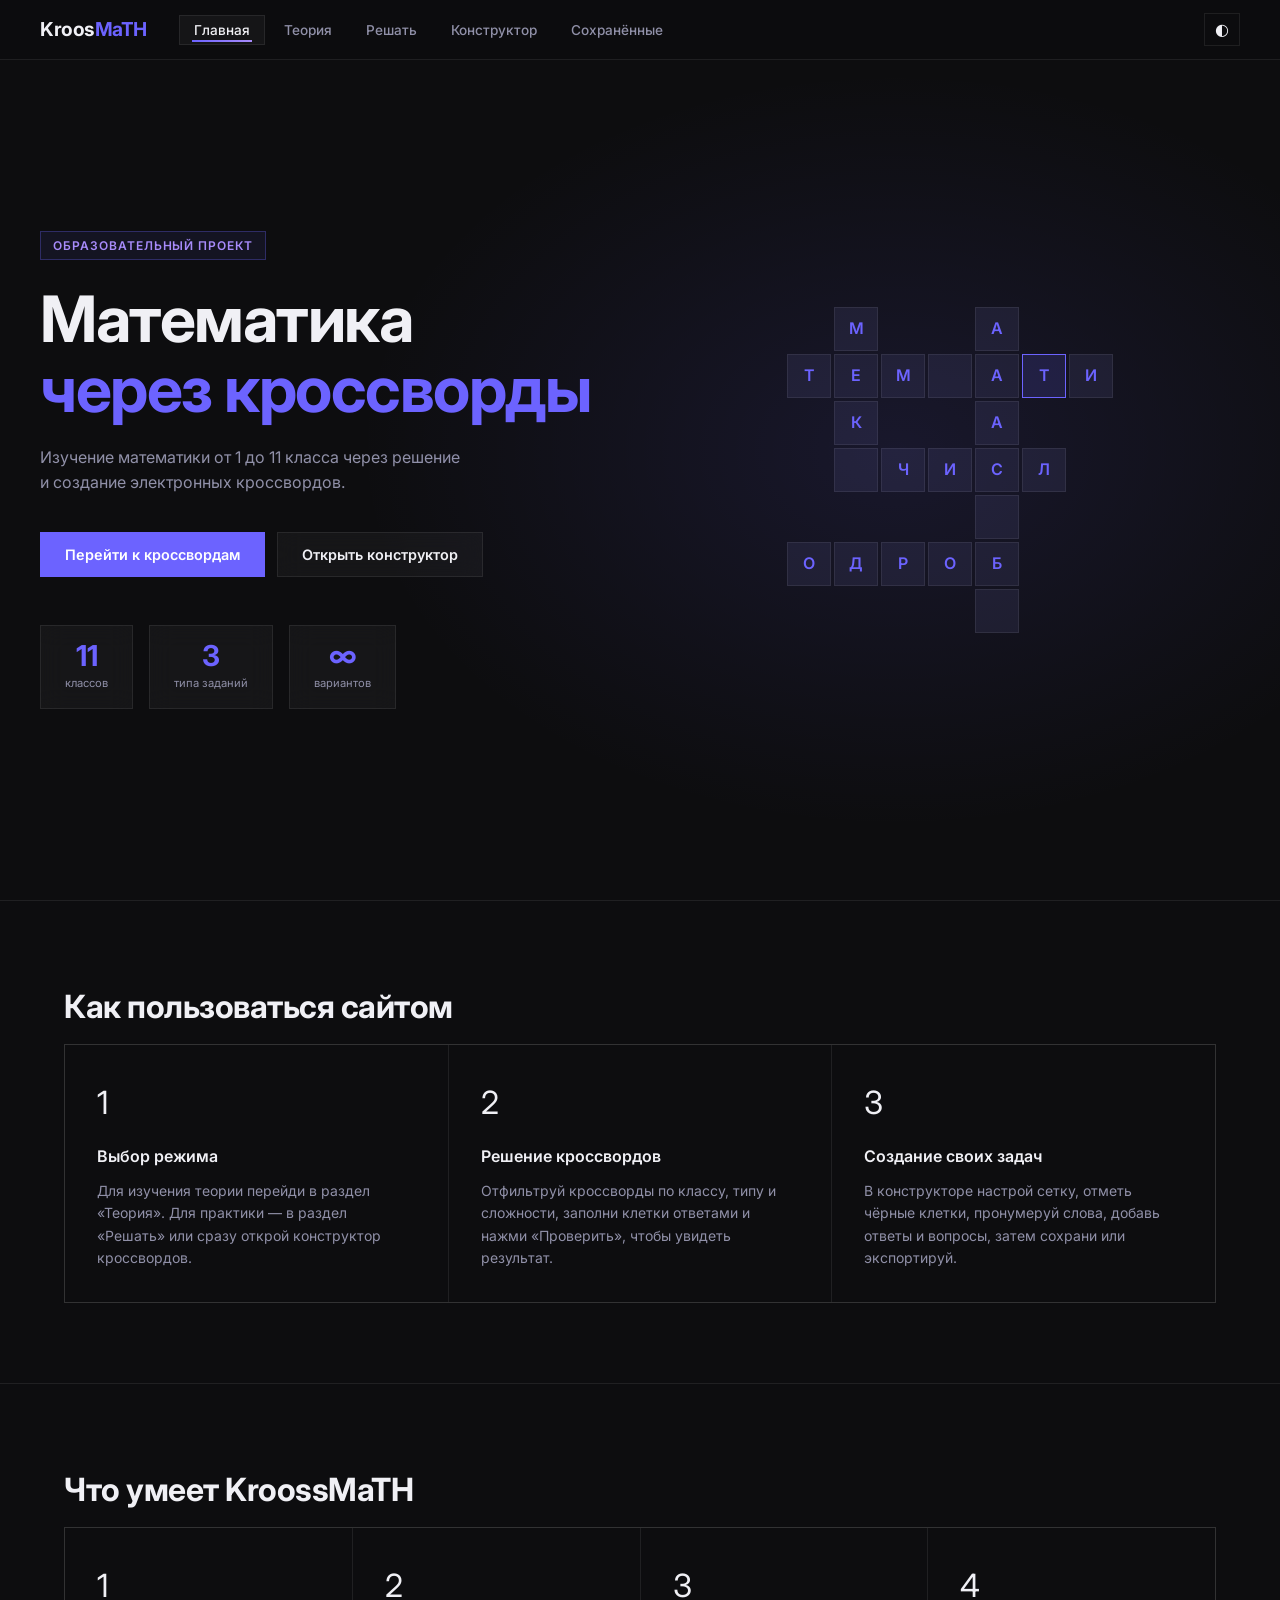
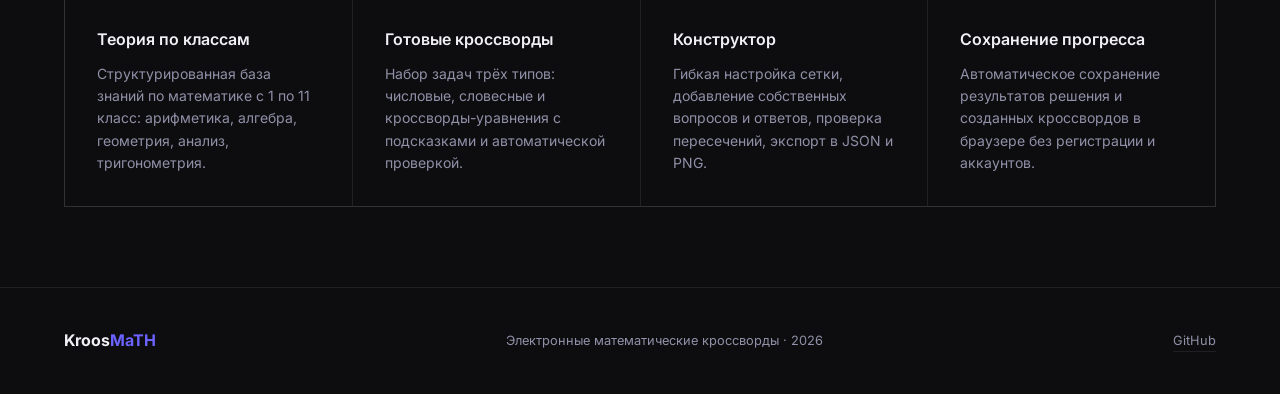
==== commit 6bdc94d9: "chore: remove emojis from landing and hook in animations.css" ====
--- a/index.html
+++ b/index.html
@@ -5,6 +5,7 @@
   <meta name="viewport" content="width=device-width, initial-scale=1.0" />
   <title>KroossMaTH — Электронные математические кроссворды</title>
   <link rel="stylesheet" href="style.css" />
+  <link rel="stylesheet" href="animations.css" />
   <link rel="preconnect" href="https://fonts.googleapis.com" />
   <link href="https://fonts.googleapis.com/css2?family=Inter:wght@300;400;500;600;700&display=swap" rel="stylesheet" />
 </head>
@@ -75,22 +76,22 @@
       <h2 class="section-title">Что умеет KroossMaTH</h2>
       <div class="features-grid">
         <div class="feature-card">
-          <div class="feature-icon">📐</div>
+          <div class="feature-icon">1</div>
           <h3>Теория по классам</h3>
           <p>Структурированная база знаний по математике с 1 по 11 класс: арифметика, алгебра, геометрия, анализ, тригонометрия.</p>
         </div>
         <div class="feature-card">
-          <div class="feature-icon">🧩</div>
+          <div class="feature-icon">2</div>
           <h3>Готовые кроссворды</h3>
           <p>Набор задач трёх типов: числовые, словесные и кроссворды-уравнения с подсказками и автоматической проверкой.</p>
         </div>
         <div class="feature-card">
-          <div class="feature-icon">🛠️</div>
+          <div class="feature-icon">3</div>
           <h3>Конструктор</h3>
           <p>Гибкая настройка сетки, добавление собственных вопросов и ответов, проверка пересечений, экспорт в JSON и PNG.</p>
         </div>
         <div class="feature-card">
-          <div class="feature-icon">💾</div>
+          <div class="feature-icon">4</div>
           <h3>Сохранение прогресса</h3>
           <p>Автоматическое сохранение результатов решения и созданных кроссвордов в браузере без регистрации и аккаунтов.</p>
         </div>
--- a/animations.css
+++ b/animations.css
@@ -0,0 +1,89 @@
+/* KroossMaTH — дополнительная анимация и микровзаимодействия */
+
+/* Навбар и ссылки */
+.navbar {
+  transition: background 0.25s ease, border-color 0.25s ease, box-shadow 0.25s ease;
+}
+
+.navbar:hover {
+  box-shadow: 0 14px 40px rgba(0, 0, 0, 0.35);
+}
+
+.nav-link {
+  position: relative;
+}
+
+.nav-link::after {
+  content: '';
+  position: absolute;
+  left: 12px;
+  right: 12px;
+  bottom: 2px;
+  height: 2px;
+  border-radius: 0;
+  background: linear-gradient(90deg, var(--accent), var(--accent2));
+  transform: scaleX(0);
+  transform-origin: center;
+  opacity: 0;
+  transition: transform 0.18s ease, opacity 0.18s ease;
+}
+
+.nav-link:hover::after,
+.nav-link.active::after {
+  transform: scaleX(1);
+  opacity: 1;
+}
+
+/* Кнопки */
+.btn {
+  transition: transform 0.16s ease, box-shadow 0.16s ease, border-color 0.16s ease, background 0.16s ease, color 0.16s ease;
+}
+
+.btn:hover {
+  transform: translateY(-1px);
+  box-shadow: 0 12px 28px rgba(0, 0, 0, 0.35);
+}
+
+.btn:active {
+  transform: translateY(0);
+  box-shadow: 0 4px 10px rgba(0, 0, 0, 0.35);
+}
+
+/* Карточки */
+.cw-card,
+.saved-card,
+.feature-card {
+  transition: transform 0.18s ease, box-shadow 0.18s ease, background 0.18s ease, border-color 0.18s ease;
+}
+
+.cw-card:hover,
+.saved-card:hover,
+.feature-card:hover {
+  transform: translateY(-3px);
+  box-shadow: 0 18px 40px rgba(0, 0, 0, 0.45);
+}
+
+/* Акцент на активной ячейке кроссворда */
+.grid-cell.active {
+  box-shadow: 0 0 0 1px var(--accent);
+}
+
+/* Живой фон на главной */
+.hero-bg {
+  animation: heroGlow 18s ease-in-out infinite alternate;
+}
+
+@keyframes heroGlow {
+  0% {
+    opacity: 0.7;
+    transform: translate3d(0, 0, 0) scale(1);
+  }
+  50% {
+    opacity: 1;
+    transform: translate3d(20px, -10px, 0) scale(1.03);
+  }
+  100% {
+    opacity: 0.8;
+    transform: translate3d(-10px, 10px, 0) scale(1.02);
+  }
+}
